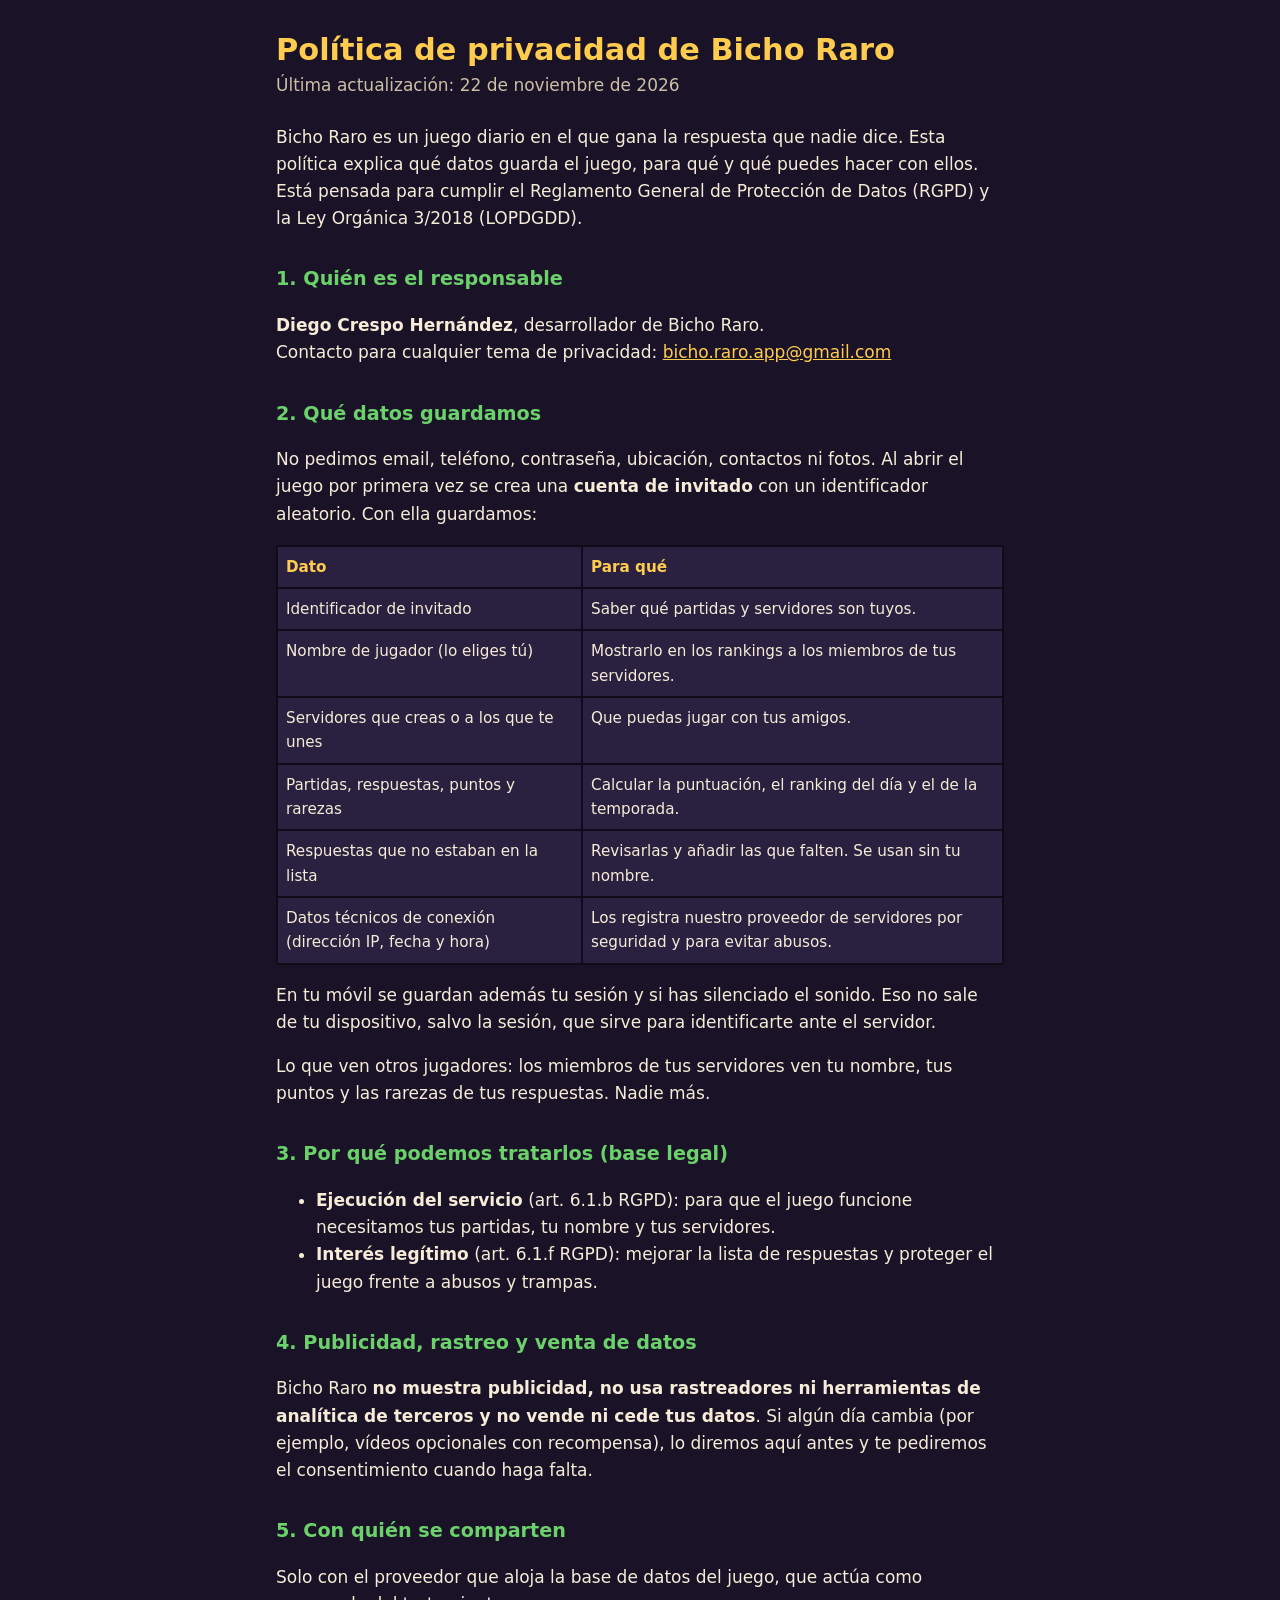
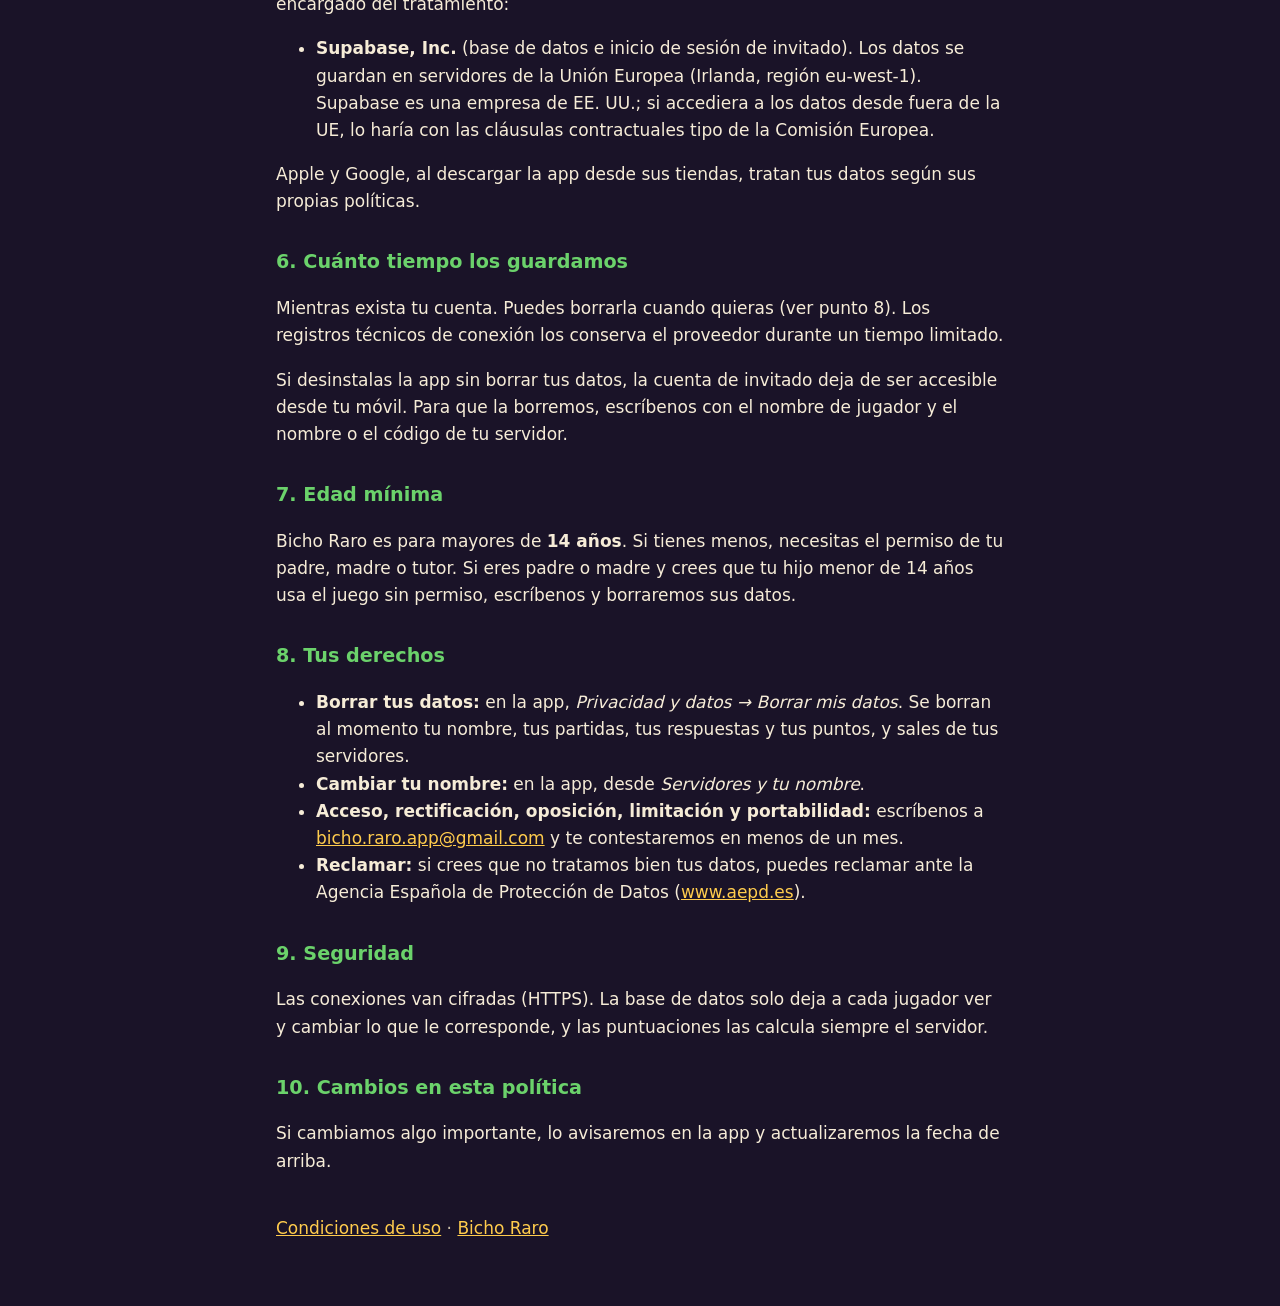
==== privacidad.html @ 7d13bfb7 "Política de privacidad, condiciones de uso y portada de Bicho Raro Co-Authored-By: Claude Opus 5.5 <" ====
<!doctype html>
<html lang="es">
<head>
<meta charset="utf-8">
<meta name="viewport" content="width=device-width, initial-scale=1">
<title>Política de privacidad · Bicho Raro</title>
<link rel="stylesheet" href="estilo.css">
</head>
<body>
<main>
<h1>Política de privacidad de Bicho Raro</h1>
<p class="fecha">Última actualización: 22 de noviembre de 2026</p>

<p>Bicho Raro es un juego diario en el que gana la respuesta que nadie dice. Esta política explica qué datos
guarda el juego, para qué y qué puedes hacer con ellos. Está pensada para cumplir el Reglamento General de
Protección de Datos (RGPD) y la Ley Orgánica 3/2018 (LOPDGDD).</p>

<h2>1. Quién es el responsable</h2>
<p><strong>Diego Crespo Hernández</strong>, desarrollador de Bicho Raro.<br>
Contacto para cualquier tema de privacidad: <a href="mailto:bicho.raro.app@gmail.com">bicho.raro.app@gmail.com</a></p>

<h2>2. Qué datos guardamos</h2>
<p>No pedimos email, teléfono, contraseña, ubicación, contactos ni fotos. Al abrir el juego por primera vez se
crea una <strong>cuenta de invitado</strong> con un identificador aleatorio. Con ella guardamos:</p>
<table>
<tr><th>Dato</th><th>Para qué</th></tr>
<tr><td>Identificador de invitado</td><td>Saber qué partidas y servidores son tuyos.</td></tr>
<tr><td>Nombre de jugador (lo eliges tú)</td><td>Mostrarlo en los rankings a los miembros de tus servidores.</td></tr>
<tr><td>Servidores que creas o a los que te unes</td><td>Que puedas jugar con tus amigos.</td></tr>
<tr><td>Partidas, respuestas, puntos y rarezas</td><td>Calcular la puntuación, el ranking del día y el de la temporada.</td></tr>
<tr><td>Respuestas que no estaban en la lista</td><td>Revisarlas y añadir las que falten. Se usan sin tu nombre.</td></tr>
<tr><td>Datos técnicos de conexión (dirección IP, fecha y hora)</td><td>Los registra nuestro proveedor de servidores por seguridad y para evitar abusos.</td></tr>
</table>
<p>En tu móvil se guardan además tu sesión y si has silenciado el sonido. Eso no sale de tu dispositivo,
salvo la sesión, que sirve para identificarte ante el servidor.</p>
<p>Lo que ven otros jugadores: los miembros de tus servidores ven tu nombre, tus puntos y las rarezas de tus
respuestas. Nadie más.</p>

<h2>3. Por qué podemos tratarlos (base legal)</h2>
<ul>
<li><strong>Ejecución del servicio</strong> (art. 6.1.b RGPD): para que el juego funcione necesitamos tus partidas, tu nombre y tus servidores.</li>
<li><strong>Interés legítimo</strong> (art. 6.1.f RGPD): mejorar la lista de respuestas y proteger el juego frente a abusos y trampas.</li>
</ul>

<h2>4. Publicidad, rastreo y venta de datos</h2>
<p>Bicho Raro <strong>no muestra publicidad, no usa rastreadores ni herramientas de analítica de terceros y no
vende ni cede tus datos</strong>. Si algún día cambia (por ejemplo, vídeos opcionales con recompensa), lo
diremos aquí antes y te pediremos el consentimiento cuando haga falta.</p>

<h2>5. Con quién se comparten</h2>
<p>Solo con el proveedor que aloja la base de datos del juego, que actúa como encargado del tratamiento:</p>
<ul>
<li><strong>Supabase, Inc.</strong> (base de datos e inicio de sesión de invitado). Los datos se guardan en
servidores de la Unión Europea (Irlanda, región eu-west-1). Supabase es una empresa de EE. UU.; si
accediera a los datos desde fuera de la UE, lo haría con las cláusulas contractuales tipo de la Comisión
Europea.</li>
</ul>
<p>Apple y Google, al descargar la app desde sus tiendas, tratan tus datos según sus propias políticas.</p>

<h2>6. Cuánto tiempo los guardamos</h2>
<p>Mientras exista tu cuenta. Puedes borrarla cuando quieras (ver punto 8). Los registros técnicos de conexión
los conserva el proveedor durante un tiempo limitado.</p>
<p>Si desinstalas la app sin borrar tus datos, la cuenta de invitado deja de ser accesible desde tu móvil.
Para que la borremos, escríbenos con el nombre de jugador y el nombre o el código de tu servidor.</p>

<h2>7. Edad mínima</h2>
<p>Bicho Raro es para mayores de <strong>14 años</strong>. Si tienes menos, necesitas el permiso de tu padre,
madre o tutor. Si eres padre o madre y crees que tu hijo menor de 14 años usa el juego sin permiso,
escríbenos y borraremos sus datos.</p>

<h2>8. Tus derechos</h2>
<ul>
<li><strong>Borrar tus datos:</strong> en la app, <em>Privacidad y datos → Borrar mis datos</em>. Se borran al
momento tu nombre, tus partidas, tus respuestas y tus puntos, y sales de tus servidores.</li>
<li><strong>Cambiar tu nombre:</strong> en la app, desde <em>Servidores y tu nombre</em>.</li>
<li><strong>Acceso, rectificación, oposición, limitación y portabilidad:</strong> escríbenos a
<a href="mailto:bicho.raro.app@gmail.com">bicho.raro.app@gmail.com</a> y te contestaremos en menos de un mes.</li>
<li><strong>Reclamar:</strong> si crees que no tratamos bien tus datos, puedes reclamar ante la Agencia
Española de Protección de Datos (<a href="https://www.aepd.es">www.aepd.es</a>).</li>
</ul>

<h2>9. Seguridad</h2>
<p>Las conexiones van cifradas (HTTPS). La base de datos solo deja a cada jugador ver y cambiar lo que le
corresponde, y las puntuaciones las calcula siempre el servidor.</p>

<h2>10. Cambios en esta política</h2>
<p>Si cambiamos algo importante, lo avisaremos en la app y actualizaremos la fecha de arriba.</p>

<nav><a href="condiciones.html">Condiciones de uso</a> · <a href="index.html">Bicho Raro</a></nav>
</main>
</body>
</html>
---- estilo.css ----
:root {
  --noche: #1a1328;
  --panel: #2a2140;
  --crema: #f6ecd7;
  --suave: #cbbfa6;
  --oro: #ffcc4d;
  --verde: #6bd26b;
}
* { box-sizing: border-box; }
html { -webkit-text-size-adjust: 100%; }
body {
  margin: 0;
  background: var(--noche);
  color: var(--crema);
  font: 17px/1.6 system-ui, -apple-system, "Segoe UI", Roboto, sans-serif;
}
main { max-width: 760px; margin: 0 auto; padding: 32px 16px 64px; }
h1 { color: var(--oro); font-size: 1.9rem; line-height: 1.2; margin: 0 0 4px; }
h2 { color: var(--verde); font-size: 1.2rem; margin: 32px 0 8px; }
p, li { color: var(--crema); }
.fecha { color: var(--suave); margin: 0 0 24px; }
a { color: var(--oro); }
table { width: 100%; border-collapse: collapse; margin: 12px 0; font-size: 0.95rem; }
th, td { text-align: left; vertical-align: top; padding: 8px; border: 2px solid #0f0b18; background: var(--panel); }
th { color: var(--oro); }
nav { margin-top: 40px; color: var(--suave); }
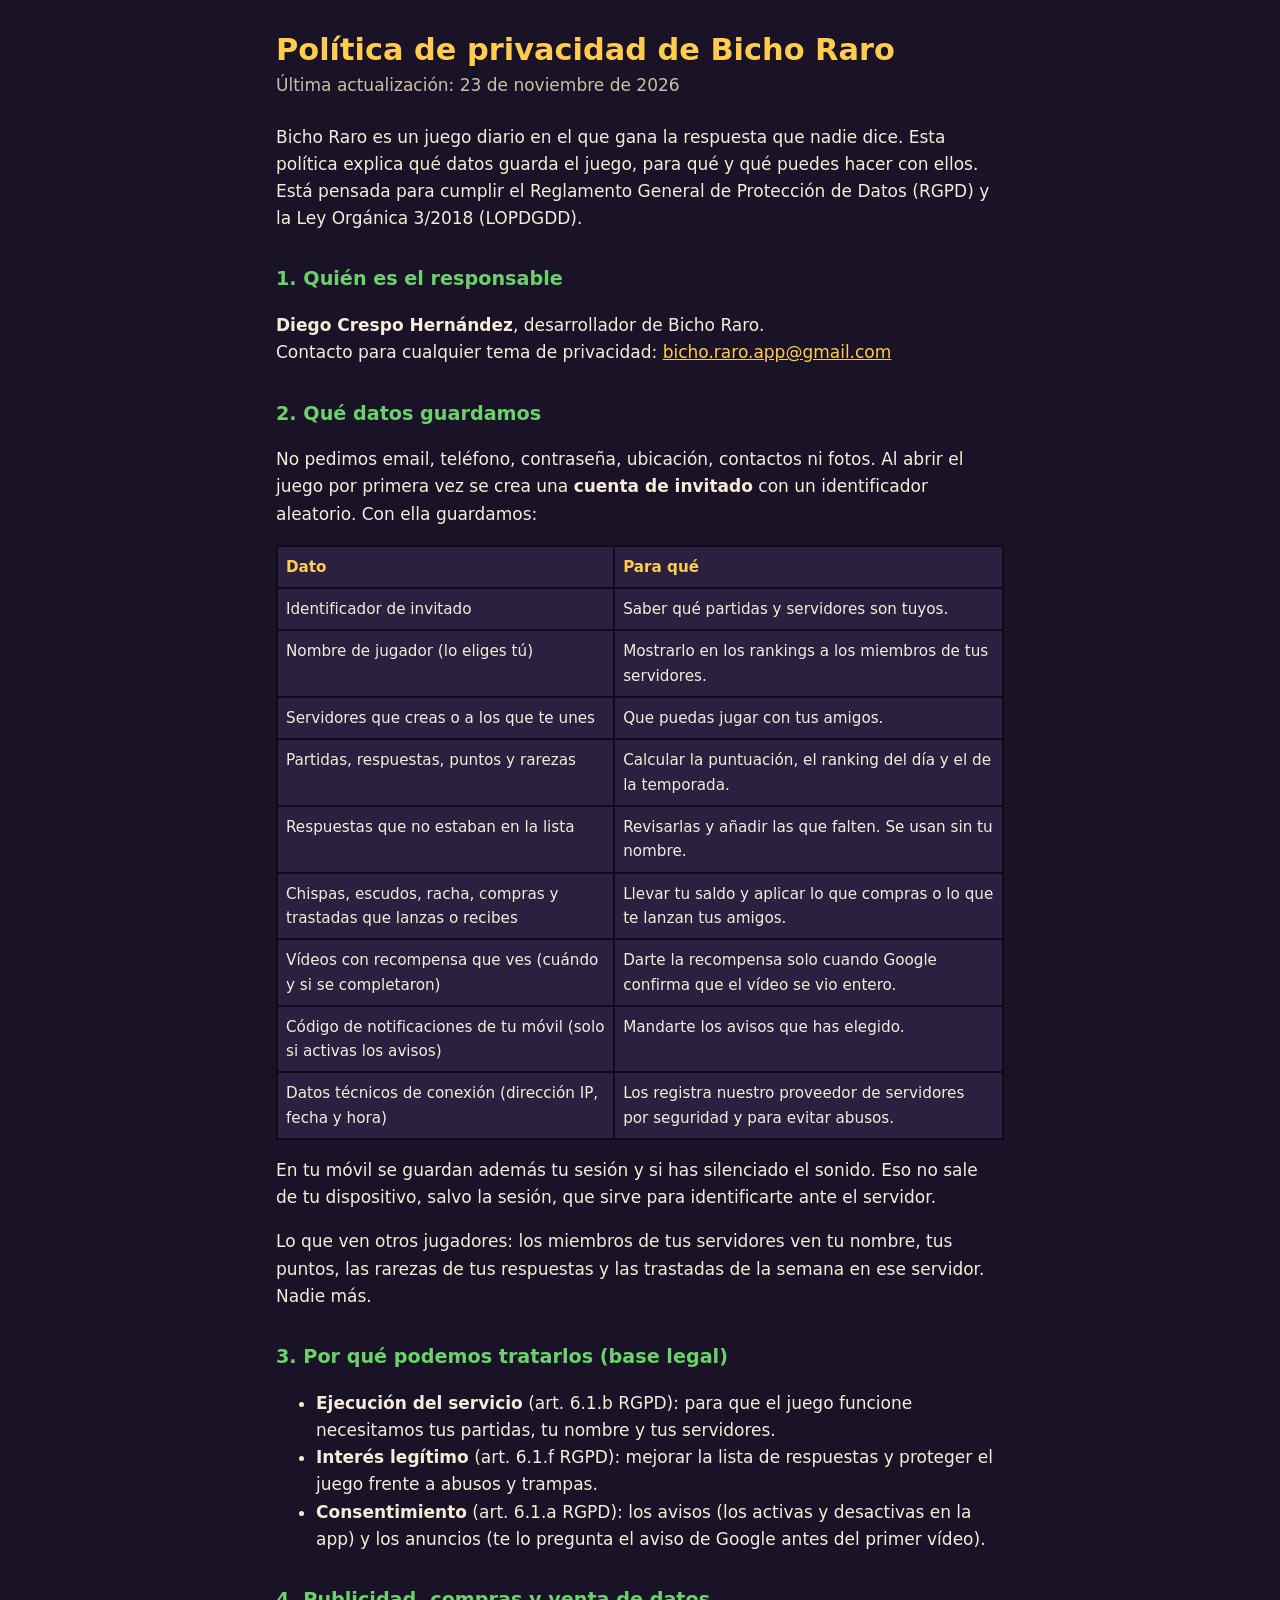
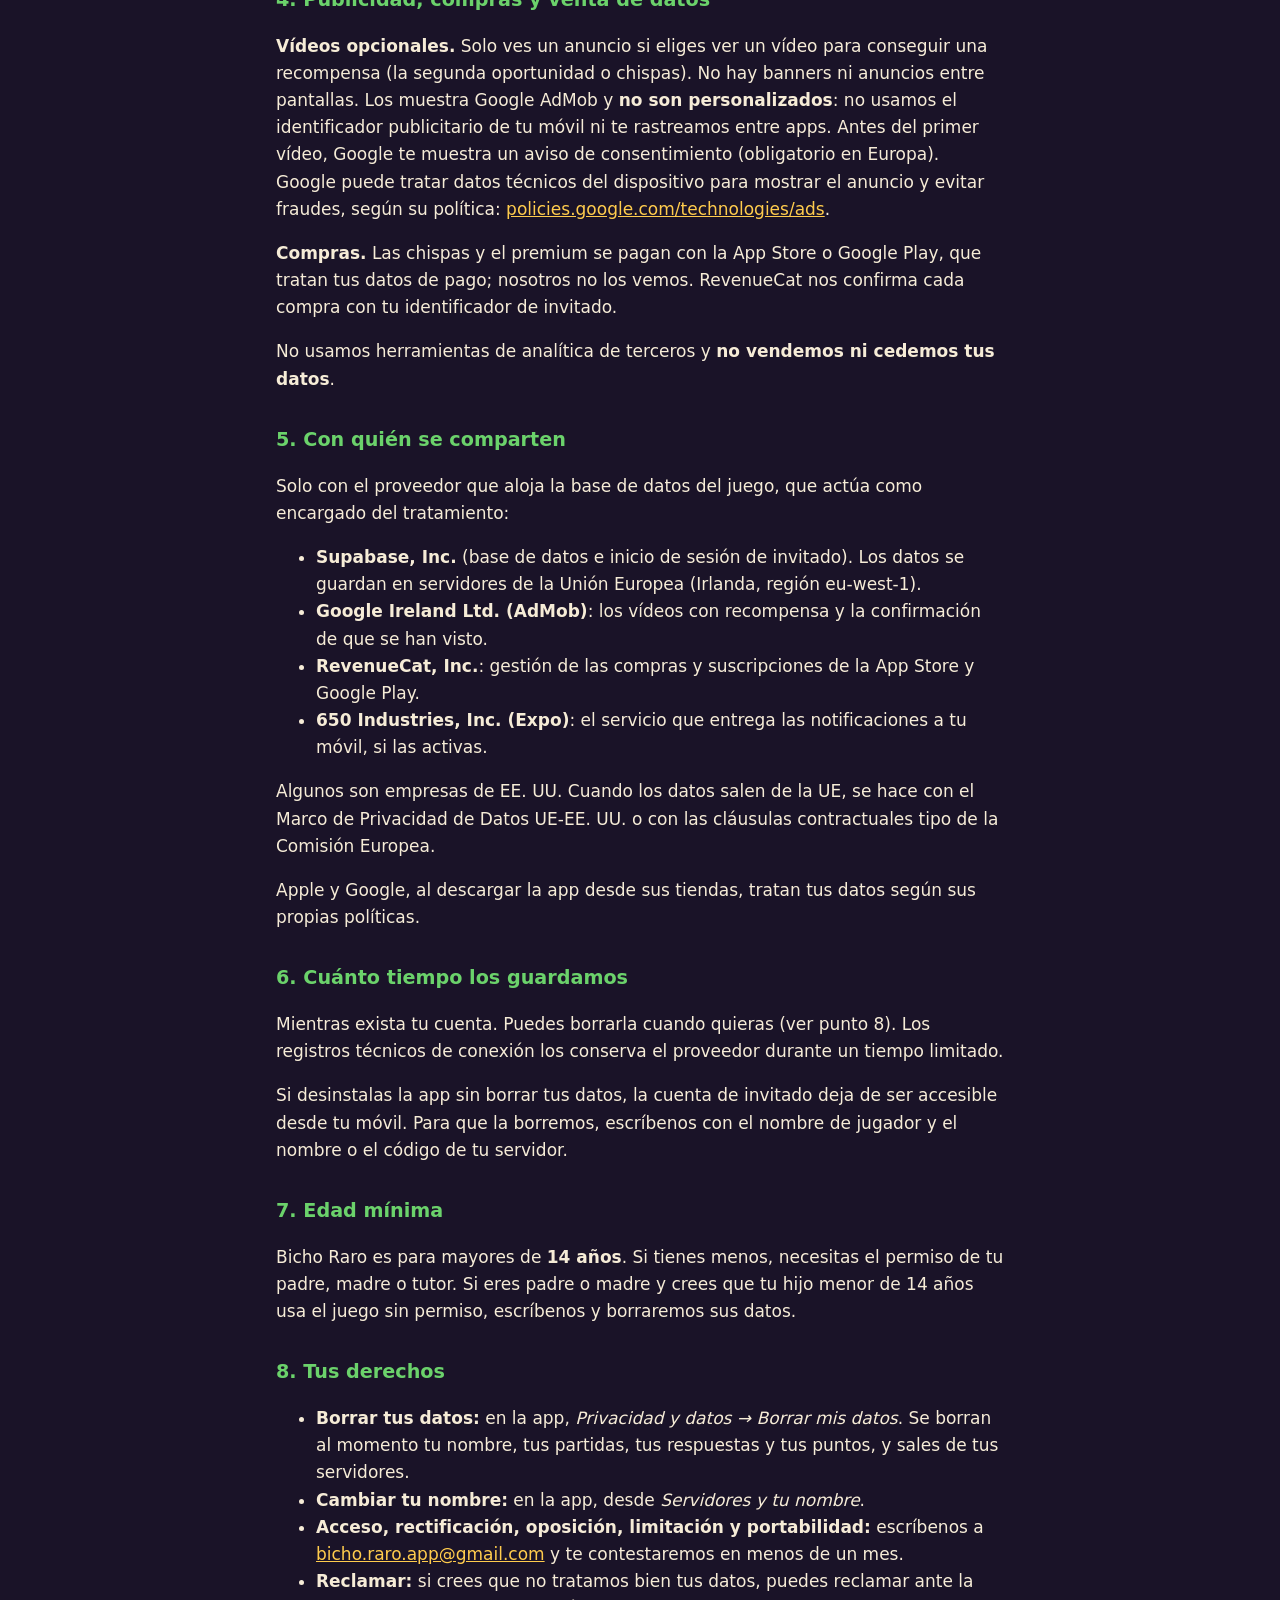
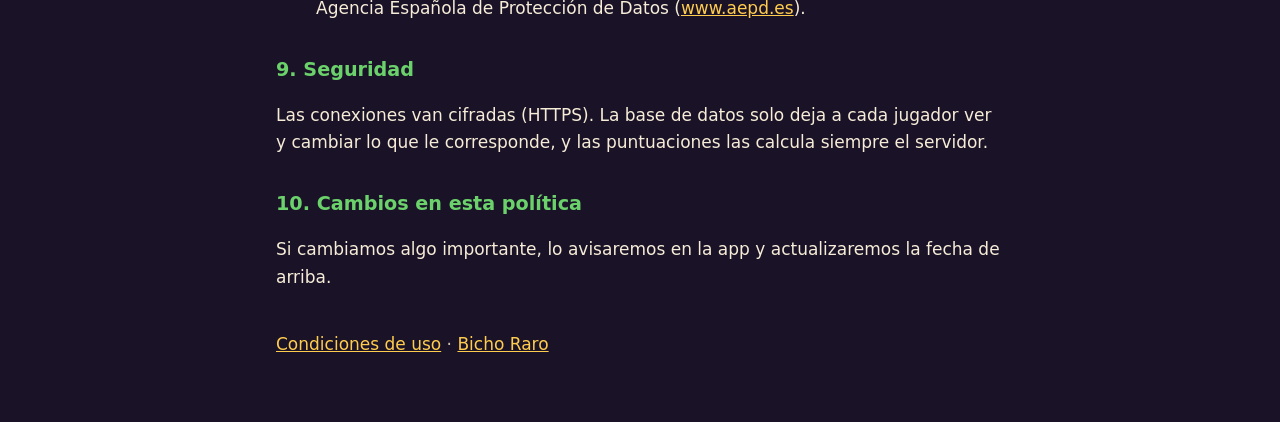
==== commit a1cb377c: "Anuncios con recompensa, compras, chispas y avisos en la privacidad y las condiciones Co-Authored-By" ====
--- a/privacidad.html
+++ b/privacidad.html
@@ -9,7 +9,7 @@
 <body>
 <main>
 <h1>Política de privacidad de Bicho Raro</h1>
-<p class="fecha">Última actualización: 22 de noviembre de 2026</p>
+<p class="fecha">Última actualización: 23 de noviembre de 2026</p>
 
 <p>Bicho Raro es un juego diario en el que gana la respuesta que nadie dice. Esta política explica qué datos
 guarda el juego, para qué y qué puedes hacer con ellos. Está pensada para cumplir el Reglamento General de
@@ -29,32 +29,45 @@
 <tr><td>Servidores que creas o a los que te unes</td><td>Que puedas jugar con tus amigos.</td></tr>
 <tr><td>Partidas, respuestas, puntos y rarezas</td><td>Calcular la puntuación, el ranking del día y el de la temporada.</td></tr>
 <tr><td>Respuestas que no estaban en la lista</td><td>Revisarlas y añadir las que falten. Se usan sin tu nombre.</td></tr>
+<tr><td>Chispas, escudos, racha, compras y trastadas que lanzas o recibes</td><td>Llevar tu saldo y aplicar lo que compras o lo que te lanzan tus amigos.</td></tr>
+<tr><td>Vídeos con recompensa que ves (cuándo y si se completaron)</td><td>Darte la recompensa solo cuando Google confirma que el vídeo se vio entero.</td></tr>
+<tr><td>Código de notificaciones de tu móvil (solo si activas los avisos)</td><td>Mandarte los avisos que has elegido.</td></tr>
 <tr><td>Datos técnicos de conexión (dirección IP, fecha y hora)</td><td>Los registra nuestro proveedor de servidores por seguridad y para evitar abusos.</td></tr>
 </table>
 <p>En tu móvil se guardan además tu sesión y si has silenciado el sonido. Eso no sale de tu dispositivo,
 salvo la sesión, que sirve para identificarte ante el servidor.</p>
-<p>Lo que ven otros jugadores: los miembros de tus servidores ven tu nombre, tus puntos y las rarezas de tus
-respuestas. Nadie más.</p>
+<p>Lo que ven otros jugadores: los miembros de tus servidores ven tu nombre, tus puntos, las rarezas de tus
+respuestas y las trastadas de la semana en ese servidor. Nadie más.</p>
 
 <h2>3. Por qué podemos tratarlos (base legal)</h2>
 <ul>
 <li><strong>Ejecución del servicio</strong> (art. 6.1.b RGPD): para que el juego funcione necesitamos tus partidas, tu nombre y tus servidores.</li>
 <li><strong>Interés legítimo</strong> (art. 6.1.f RGPD): mejorar la lista de respuestas y proteger el juego frente a abusos y trampas.</li>
+<li><strong>Consentimiento</strong> (art. 6.1.a RGPD): los avisos (los activas y desactivas en la app) y los anuncios (te lo pregunta el aviso de Google antes del primer vídeo).</li>
 </ul>
 
-<h2>4. Publicidad, rastreo y venta de datos</h2>
-<p>Bicho Raro <strong>no muestra publicidad, no usa rastreadores ni herramientas de analítica de terceros y no
-vende ni cede tus datos</strong>. Si algún día cambia (por ejemplo, vídeos opcionales con recompensa), lo
-diremos aquí antes y te pediremos el consentimiento cuando haga falta.</p>
+<h2>4. Publicidad, compras y venta de datos</h2>
+<p><strong>Vídeos opcionales.</strong> Solo ves un anuncio si eliges ver un vídeo para conseguir una recompensa
+(la segunda oportunidad o chispas). No hay banners ni anuncios entre pantallas. Los muestra Google AdMob y
+<strong>no son personalizados</strong>: no usamos el identificador publicitario de tu móvil ni te rastreamos
+entre apps. Antes del primer vídeo, Google te muestra un aviso de consentimiento (obligatorio en Europa).
+Google puede tratar datos técnicos del dispositivo para mostrar el anuncio y evitar fraudes, según su política:
+<a href="https://policies.google.com/technologies/ads?hl=es">policies.google.com/technologies/ads</a>.</p>
+<p><strong>Compras.</strong> Las chispas y el premium se pagan con la App Store o Google Play, que tratan tus datos
+de pago; nosotros no los vemos. RevenueCat nos confirma cada compra con tu identificador de invitado.</p>
+<p>No usamos herramientas de analítica de terceros y <strong>no vendemos ni cedemos tus datos</strong>.</p>
 
 <h2>5. Con quién se comparten</h2>
 <p>Solo con el proveedor que aloja la base de datos del juego, que actúa como encargado del tratamiento:</p>
 <ul>
 <li><strong>Supabase, Inc.</strong> (base de datos e inicio de sesión de invitado). Los datos se guardan en
-servidores de la Unión Europea (Irlanda, región eu-west-1). Supabase es una empresa de EE. UU.; si
-accediera a los datos desde fuera de la UE, lo haría con las cláusulas contractuales tipo de la Comisión
-Europea.</li>
+servidores de la Unión Europea (Irlanda, región eu-west-1).</li>
+<li><strong>Google Ireland Ltd. (AdMob)</strong>: los vídeos con recompensa y la confirmación de que se han visto.</li>
+<li><strong>RevenueCat, Inc.</strong>: gestión de las compras y suscripciones de la App Store y Google Play.</li>
+<li><strong>650 Industries, Inc. (Expo)</strong>: el servicio que entrega las notificaciones a tu móvil, si las activas.</li>
 </ul>
+<p>Algunos son empresas de EE. UU. Cuando los datos salen de la UE, se hace con el Marco de Privacidad de Datos
+UE-EE. UU. o con las cláusulas contractuales tipo de la Comisión Europea.</p>
 <p>Apple y Google, al descargar la app desde sus tiendas, tratan tus datos según sus propias políticas.</p>
 
 <h2>6. Cuánto tiempo los guardamos</h2>
